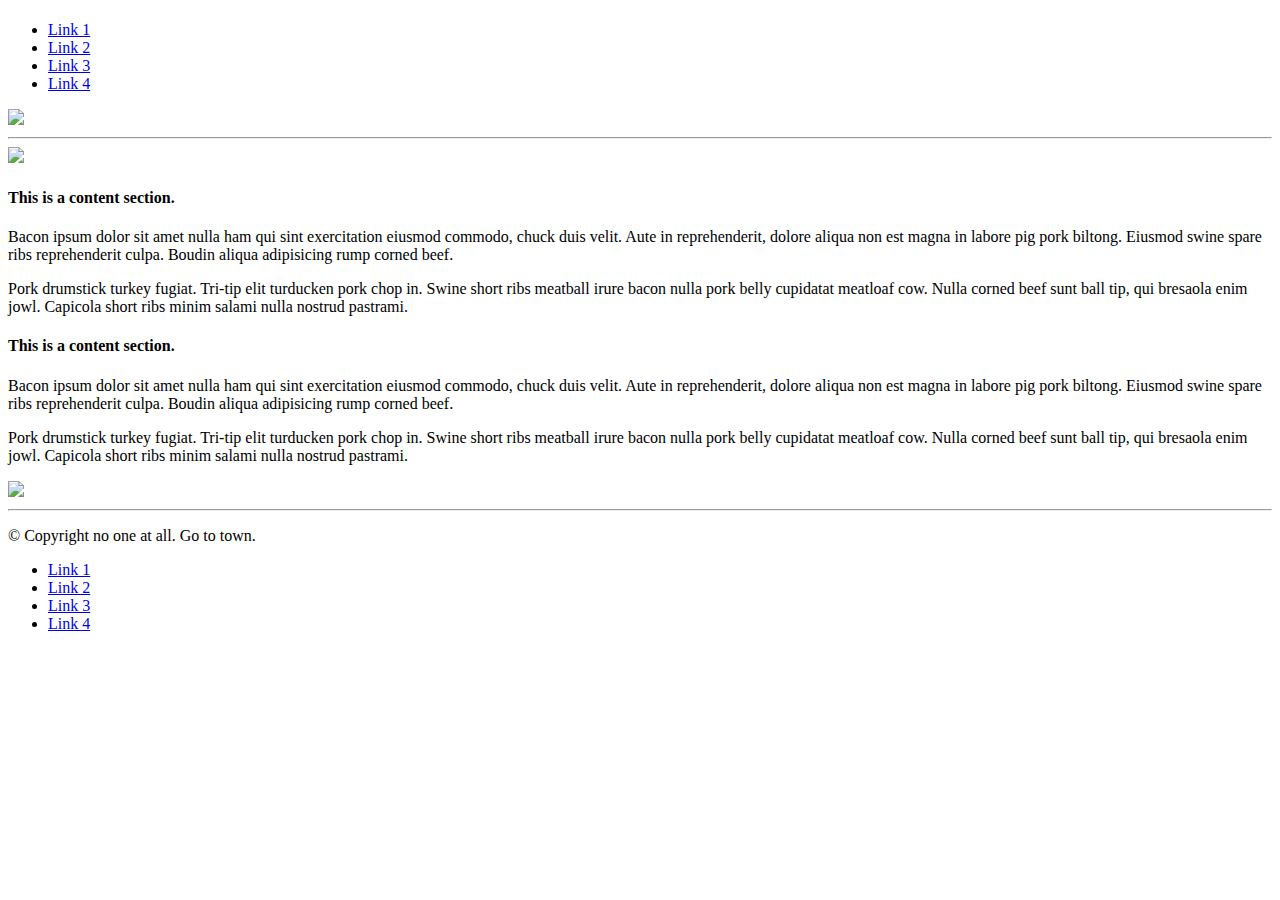
==== sass-color-theming/index.html @ 36974799 "Basic foundation page" ====
<!DOCTYPE html>
<html>
  <head>
    <!--[if IE 8]>         <html class="no-js lt-ie9" lang="en"> <![endif]-->
    <!--[if gt IE 8]><!--> <html class="no-js" lang="en"> <!--<![endif]-->
    <meta charset="utf-8">
    <meta name="viewport" content="width=device-width">
    <title>Sassy Colors!</title>
    <link rel="shortcut icon" href="/favicon.ico">
    <link rel="stylesheet" href="/css/normalize.css">
    <link rel="stylesheet" href="/css/foundation.css">
    <link rel="stylesheet" href="/css/fonts.css">
    <link rel="stylesheet" href="/css/app.css">
    <link rel="stylesheet" href="/css/print.css">
    <link href="http://fonts.googleapis.com/css?family=Lato:400,900,400italic,900italic|Libre+Baskerville:400,700,400italic|Oregano" rel="stylesheet" type="text/css">
    <script src="/js/vendor/custom.modernizr.js"></script>
    <script src="/js/vendor/zepto.js"></script>
  </head>
  <body>
    <div class="row">
      <div class="large-3 columns">
        <h1><a href="#top" title="Back to top">
            <div class="logo icon-easel-logo"></div></a></h1>
      </div>
      <div class="large-9 columns">
        <ul class="button-group right">
          <li><a href="#" class="button">Link 1</a></li>
          <li><a href="#" class="button">Link 2</a></li>
          <li><a href="#" class="button">Link 3</a></li>
          <li><a href="#" class="button">Link 4</a></li>
        </ul>
      </div>
    </div>
    <div class="row">
      <div class="large-12 columns"><img src="http://placehold.it/1000x400&amp;text=[img]">
        <hr>
      </div>
    </div>
    <div class="row">
      <div class="large-4 columns"><img src="http://placehold.it/400x300&amp;text=[img]"></div>
      <div class="large-8 columns">
        <h4>This is a content section.</h4>
        <div class="row">
          <div class="large-6 columns">
            <p>Bacon ipsum dolor sit amet nulla ham qui sint exercitation eiusmod commodo, chuck duis velit. Aute in reprehenderit, dolore aliqua non est magna in labore pig pork biltong. Eiusmod swine spare ribs reprehenderit culpa. Boudin aliqua adipisicing rump corned beef.</p>
          </div>
          <div class="large-6 columns">
            <p>Pork drumstick turkey fugiat. Tri-tip elit turducken pork chop in. Swine short ribs meatball irure bacon nulla pork belly cupidatat meatloaf cow. Nulla corned beef sunt ball tip, qui bresaola enim jowl. Capicola short ribs minim salami nulla nostrud pastrami.</p>
          </div>
        </div>
      </div>
    </div>
    <div class="row">
      <div class="large-8 columns">
        <h4>This is a content section.</h4>
        <p>Bacon ipsum dolor sit amet nulla ham qui sint exercitation eiusmod commodo, chuck duis velit. Aute in reprehenderit, dolore aliqua non est magna in labore pig pork biltong. Eiusmod swine spare ribs reprehenderit culpa. Boudin aliqua adipisicing rump corned beef.</p>
        <p>Pork drumstick turkey fugiat. Tri-tip elit turducken pork chop in. Swine short ribs meatball irure bacon nulla pork belly cupidatat meatloaf cow. Nulla corned beef sunt ball tip, qui bresaola enim jowl. Capicola short ribs minim salami nulla nostrud pastrami.</p>
      </div>
      <div class="large-4 columns"><img src="http://placehold.it/400x300&amp;text=[img]"></div>
    </div>
    <footer class="row">
      <div class="large-12 columns">
        <hr>
        <div class="row">
          <div class="large-6 columns">
            <p>© Copyright no one at all. Go to town.</p>
          </div>
          <div class="large-6 columns">
            <ul class="inline-list right">
              <li><a href="#">Link 1</a></li>
              <li><a href="#">Link 2</a></li>
              <li><a href="#">Link 3</a></li>
              <li><a href="#">Link 4</a></li>
            </ul>
          </div>
        </div>
      </div>
    </footer>
    <script src="/js/foundation/foundation.js"></script>
    <script src="/js/foundation/foundation.clearing.js"></script>
    <script src="/js/foundation/foundation.cookie.js"></script>
    <script src="/js/foundation/foundation.placeholder.js"></script>
    <script src="/js/foundation/foundation.reveal.js"></script>
    <script src="/js/foundation/foundation.section.js"></script>
    <script type="text/javascript">
      $(document).foundation();
      //- $(document).ready(function() {('.lead').css('opacity', '1')});
      $('#hero h1').fadeTo('fast', 1, function() {
      $('#hero h2').fadeTo('fast', 1, function() {
      $('#hero h3').fadeTo('fast', 1, function() {
      // Animation complete.
      });});});
      
    </script>
    <script type="text/javascript">
      (function(i,s,o,g,r,a,m){i['GoogleAnalyticsObject']=r;i[r]=i[r]||function(){
      (i[r].q=i[r].q||[]).push(arguments)},i[r].l=1*new Date();a=s.createElement(o),
      m=s.getElementsByTagName(o)[0];a.async=1;a.src=g;m.parentNode.insertBefore(a,m)
      })(window,document,'script','//www.google-analytics.com/analytics.js','ga');
      ga('create', 'UA-43941645-1', 'allanwhite.info');
      ga('send', 'pageview');
    </script>
  </body>
</html>
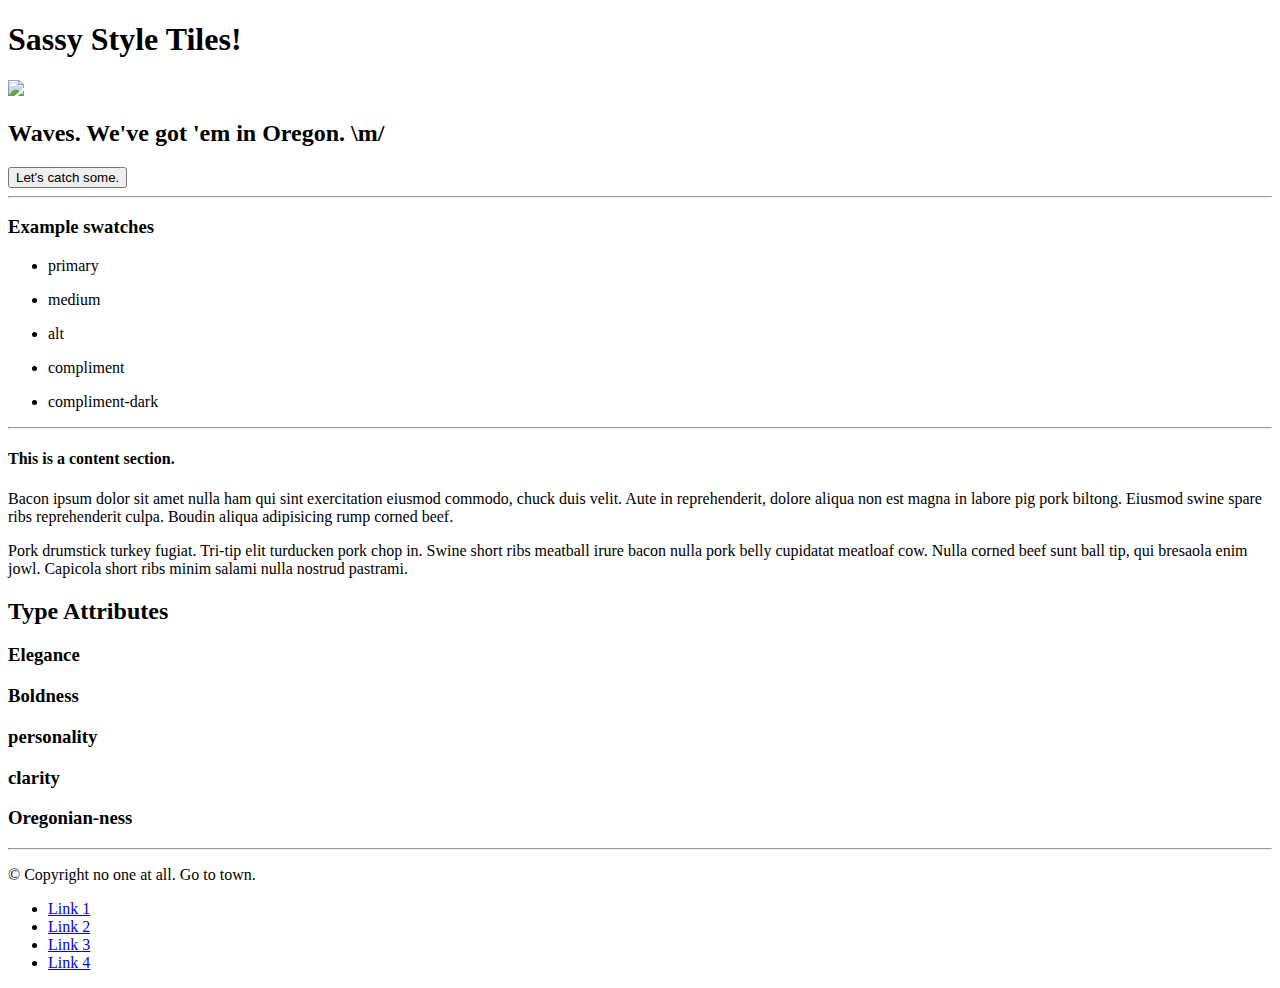
==== commit e1fe4aa2: "ALL THE THINGS" ====
--- a/sass-color-theming/index.html
+++ b/sass-color-theming/index.html
@@ -9,54 +9,67 @@
     <link rel="shortcut icon" href="/favicon.ico">
     <link rel="stylesheet" href="/css/normalize.css">
     <link rel="stylesheet" href="/css/foundation.css">
+    <link href="http://fonts.googleapis.com/css?family=Lato:400,900,400italic,900italic|Libre+Baskerville:400,700,400italic|Oregano|Oswald" rel="stylesheet" type="text/css">
     <link rel="stylesheet" href="/css/fonts.css">
     <link rel="stylesheet" href="/css/app.css">
     <link rel="stylesheet" href="/css/print.css">
-    <link href="http://fonts.googleapis.com/css?family=Lato:400,900,400italic,900italic|Libre+Baskerville:400,700,400italic|Oregano" rel="stylesheet" type="text/css">
     <script src="/js/vendor/custom.modernizr.js"></script>
     <script src="/js/vendor/zepto.js"></script>
   </head>
   <body>
-    <div class="row">
-      <div class="large-3 columns">
-        <h1><a href="#top" title="Back to top">
-            <div class="logo icon-easel-logo"></div></a></h1>
-      </div>
-      <div class="large-9 columns">
-        <ul class="button-group right">
-          <li><a href="#" class="button">Link 1</a></li>
-          <li><a href="#" class="button">Link 2</a></li>
-          <li><a href="#" class="button">Link 3</a></li>
-          <li><a href="#" class="button">Link 4</a></li>
-        </ul>
+    <div class="row header">
+      <div class="large-2 columns"><span><a href="#top" title="Back to top">
+            <div class="logo icon-easel-logo"></div></a></span></div>
+      <div class="large-10 columns">
+        <h1 class="right">Sassy Style Tiles!</h1>
       </div>
     </div>
     <div class="row">
-      <div class="large-12 columns"><img src="http://placehold.it/1000x400&amp;text=[img]">
+      <div class="large-12 columns banner"><img src="/images/featured.jpg">
+        <div class="caption">
+          <h2>Waves. We've got 'em in Oregon. \m/</h2>
+          <button class="medium">Let's catch some.</button>
+        </div>
+        <hr>
+      </div>
+    </div>
+    <div class="row"> 
+      <div class="large-12 columns">
+        <h3>Example swatches</h3>
+        <ul class="swatches large-block-grid-6">
+          <li class="swatch-0">
+            <p>primary</p>
+          </li>
+          <li class="swatch-1">
+            <p>medium</p>
+          </li>
+          <li class="swatch-2">
+            <p>alt</p>
+          </li>
+          <li class="swatch-3">
+            <p>compliment</p>
+          </li>
+          <li class="swatch-4">
+            <p>compliment-dark</p>
+          </li>
+        </ul>
         <hr>
       </div>
     </div>
     <div class="row">
-      <div class="large-4 columns"><img src="http://placehold.it/400x300&amp;text=[img]"></div>
-      <div class="large-8 columns">
-        <h4>This is a content section.</h4>
-        <div class="row">
-          <div class="large-6 columns">
-            <p>Bacon ipsum dolor sit amet nulla ham qui sint exercitation eiusmod commodo, chuck duis velit. Aute in reprehenderit, dolore aliqua non est magna in labore pig pork biltong. Eiusmod swine spare ribs reprehenderit culpa. Boudin aliqua adipisicing rump corned beef.</p>
-          </div>
-          <div class="large-6 columns">
-            <p>Pork drumstick turkey fugiat. Tri-tip elit turducken pork chop in. Swine short ribs meatball irure bacon nulla pork belly cupidatat meatloaf cow. Nulla corned beef sunt ball tip, qui bresaola enim jowl. Capicola short ribs minim salami nulla nostrud pastrami.</p>
-          </div>
-        </div>
-      </div>
-    </div>
-    <div class="row">
-      <div class="large-8 columns">
+      <div class="large-6 columns">
         <h4>This is a content section.</h4>
         <p>Bacon ipsum dolor sit amet nulla ham qui sint exercitation eiusmod commodo, chuck duis velit. Aute in reprehenderit, dolore aliqua non est magna in labore pig pork biltong. Eiusmod swine spare ribs reprehenderit culpa. Boudin aliqua adipisicing rump corned beef.</p>
         <p>Pork drumstick turkey fugiat. Tri-tip elit turducken pork chop in. Swine short ribs meatball irure bacon nulla pork belly cupidatat meatloaf cow. Nulla corned beef sunt ball tip, qui bresaola enim jowl. Capicola short ribs minim salami nulla nostrud pastrami.</p>
       </div>
-      <div class="large-4 columns"><img src="http://placehold.it/400x300&amp;text=[img]"></div>
+      <div class="large-6 columns type-samples">
+        <h2>Type Attributes</h2>
+        <h3 class="sample-0">Elegance</h3>
+        <h3 class="sample-1">Boldness</h3>
+        <h3 class="sample-2">personality</h3>
+        <h3 class="sample-3">clarity</h3>
+        <h3 class="sample-4">Oregonian-ness</h3>
+      </div>
     </div>
     <footer class="row">
       <div class="large-12 columns">
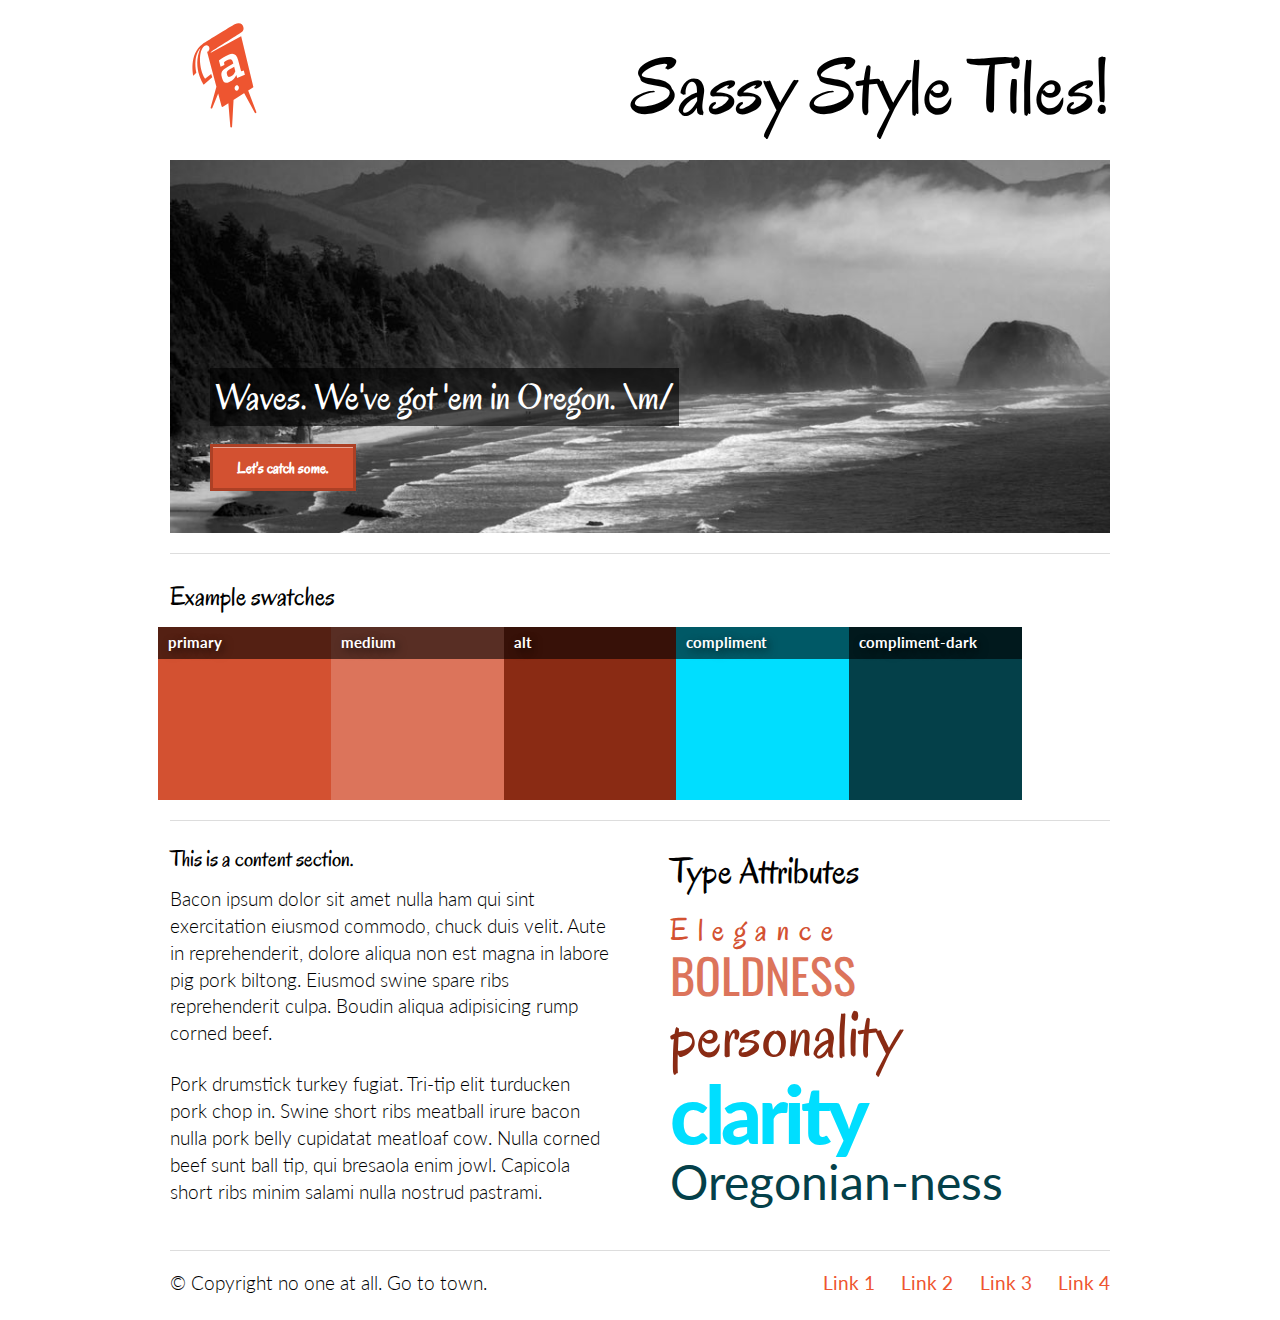
==== commit 2449bf39: "reset all paths to relative." ====
--- a/sass-color-theming/index.html
+++ b/sass-color-theming/index.html
@@ -6,15 +6,15 @@
     <meta charset="utf-8">
     <meta name="viewport" content="width=device-width">
     <title>Sassy Colors!</title>
-    <link rel="shortcut icon" href="/favicon.ico">
-    <link rel="stylesheet" href="/css/normalize.css">
-    <link rel="stylesheet" href="/css/foundation.css">
+    <link rel="shortcut icon" href="favicon.ico">
+    <link rel="stylesheet" href="css/normalize.css">
+    <link rel="stylesheet" href="css/foundation.css">
     <link href="http://fonts.googleapis.com/css?family=Lato:400,900,400italic,900italic|Libre+Baskerville:400,700,400italic|Oregano|Oswald" rel="stylesheet" type="text/css">
-    <link rel="stylesheet" href="/css/fonts.css">
-    <link rel="stylesheet" href="/css/app.css">
-    <link rel="stylesheet" href="/css/print.css">
-    <script src="/js/vendor/custom.modernizr.js"></script>
-    <script src="/js/vendor/zepto.js"></script>
+    <link rel="stylesheet" href="css/fonts.css">
+    <link rel="stylesheet" href="css/app.css">
+    <link rel="stylesheet" href="css/print.css">
+    <script src="js/vendor/custom.modernizr.js"></script>
+    <script src="js/vendor/zepto.js"></script>
   </head>
   <body>
     <div class="row header">
@@ -25,7 +25,7 @@
       </div>
     </div>
     <div class="row">
-      <div class="large-12 columns banner"><img src="/images/featured.jpg">
+      <div class="large-12 columns banner"><img src="images/featured.jpg">
         <div class="caption">
           <h2>Waves. We've got 'em in Oregon. \m/</h2>
           <button class="medium">Let's catch some.</button>
@@ -89,12 +89,12 @@
         </div>
       </div>
     </footer>
-    <script src="/js/foundation/foundation.js"></script>
-    <script src="/js/foundation/foundation.clearing.js"></script>
-    <script src="/js/foundation/foundation.cookie.js"></script>
-    <script src="/js/foundation/foundation.placeholder.js"></script>
-    <script src="/js/foundation/foundation.reveal.js"></script>
-    <script src="/js/foundation/foundation.section.js"></script>
+    <script src="js/foundation/foundation.js"></script>
+    <script src="js/foundation/foundation.clearing.js"></script>
+    <script src="js/foundation/foundation.cookie.js"></script>
+    <script src="js/foundation/foundation.placeholder.js"></script>
+    <script src="js/foundation/foundation.reveal.js"></script>
+    <script src="js/foundation/foundation.section.js"></script>
     <script type="text/javascript">
       $(document).foundation();
       //- $(document).ready(function() {('.lead').css('opacity', '1')});
--- a/sass-color-theming/css/fonts.css
+++ b/sass-color-theming/css/fonts.css
@@ -0,0 +1,281 @@
+@font-face {
+  font-family: 'allanwhite-io';
+  src: url("../fonts/icons/allanwhite-io.eot");
+  src: url("../fonts/icons/allanwhite-io.eot?#iefix") format("embedded-opentype"), url("../fonts/icons/allanwhite-io.woff") format("woff"), url("../fonts/icons/allanwhite-io.ttf") format("truetype"), url("../fonts/icons/allanwhite-io.svg#allanwhite-io") format("svg");
+  font-weight: normal;
+  font-style: normal;
+}
+
+/* Use the following CSS code if you want to use data attributes for inserting your icons */
+/* line 13, ../scss/_icons_custom.scss */
+[data-icon]:before {
+  font-family: 'allanwhite-io';
+  content: attr(data-icon);
+  speak: none;
+  font-weight: normal;
+  font-variant: normal;
+  text-transform: none;
+  line-height: 1;
+  -webkit-font-smoothing: antialiased;
+  -moz-osx-font-smoothing: grayscale;
+}
+
+/* Use the following CSS code if you want to have a class per icon */
+/*
+Instead of a list of all class selectors,
+you can use the generic selector below, but it's slower:
+[class*="icon-"] {
+*/
+/* line 31, ../scss/_icons_custom.scss */
+.icon-screen, .icon-mobile, .icon-mobile-2, .icon-tv, .icon-map, .icon-map-2, .icon-phone, .icon-profile, .icon-tags, .icon-tag, .icon-quotes-left, .icon-search, .icon-zoom-in, .icon-zoom-out, .icon-plus, .icon-minus, .icon-play, .icon-play-2, .icon-feed, .icon-twitter, .icon-vimeo, .icon-google-plus, .icon-facebook, .icon-github, .icon-linkedin, .icon-tumblr-sign, .icon-location-arrow, .icon-linkedin-2, .icon-google-plus-2, .icon-facebook-2, .icon-tumblr, .icon-tumblr-2, .icon-chevron-sign-left, .icon-chevron-sign-right, .icon-chevron-sign-up, .icon-chevron-sign-down, .icon-envelop, .icon-reorder, .icon-book, .icon-mail, .icon-document-alt-stroke, .icon-document-alt-fill, .icon-eye, .icon-info, .icon-left-quote, .icon-right-quote, .icon-easel-logo, .icon-icon-disc-grabber {
+  font-family: 'allanwhite-io';
+  speak: none;
+  font-style: normal;
+  font-weight: normal;
+  font-variant: normal;
+  text-transform: none;
+  line-height: 1;
+  -webkit-font-smoothing: antialiased;
+}
+
+/* line 41, ../scss/_icons_custom.scss */
+.icon-screen:before {
+  content: "\e000";
+}
+
+/* line 44, ../scss/_icons_custom.scss */
+.icon-mobile:before {
+  content: "\e001";
+}
+
+/* line 47, ../scss/_icons_custom.scss */
+.icon-mobile-2:before {
+  content: "\e002";
+}
+
+/* line 50, ../scss/_icons_custom.scss */
+.icon-tv:before {
+  content: "\e003";
+}
+
+/* line 53, ../scss/_icons_custom.scss */
+.icon-map:before {
+  content: "\e004";
+}
+
+/* line 56, ../scss/_icons_custom.scss */
+.icon-map-2:before {
+  content: "\e005";
+}
+
+/* line 59, ../scss/_icons_custom.scss */
+.icon-phone:before {
+  content: "\e006";
+}
+
+/* line 62, ../scss/_icons_custom.scss */
+.icon-profile:before {
+  content: "\e007";
+}
+
+/* line 65, ../scss/_icons_custom.scss */
+.icon-tags:before {
+  content: "\e008";
+}
+
+/* line 68, ../scss/_icons_custom.scss */
+.icon-tag:before {
+  content: "\e009";
+}
+
+/* line 71, ../scss/_icons_custom.scss */
+.icon-quotes-left:before {
+  content: "\e00a";
+}
+
+/* line 74, ../scss/_icons_custom.scss */
+.icon-search:before {
+  content: "\e00b";
+}
+
+/* line 77, ../scss/_icons_custom.scss */
+.icon-zoom-in:before {
+  content: "\e00c";
+}
+
+/* line 80, ../scss/_icons_custom.scss */
+.icon-zoom-out:before {
+  content: "\e00d";
+}
+
+/* line 83, ../scss/_icons_custom.scss */
+.icon-plus:before {
+  content: "\e00e";
+}
+
+/* line 86, ../scss/_icons_custom.scss */
+.icon-minus:before {
+  content: "\e00f";
+}
+
+/* line 89, ../scss/_icons_custom.scss */
+.icon-play:before {
+  content: "\e010";
+}
+
+/* line 92, ../scss/_icons_custom.scss */
+.icon-play-2:before {
+  content: "\e011";
+}
+
+/* line 95, ../scss/_icons_custom.scss */
+.icon-feed:before {
+  content: "\e012";
+}
+
+/* line 98, ../scss/_icons_custom.scss */
+.icon-twitter:before {
+  content: "\e013";
+}
+
+/* line 101, ../scss/_icons_custom.scss */
+.icon-vimeo:before {
+  content: "\e014";
+}
+
+/* line 104, ../scss/_icons_custom.scss */
+.icon-google-plus:before {
+  content: "\e015";
+}
+
+/* line 107, ../scss/_icons_custom.scss */
+.icon-facebook:before {
+  content: "\e016";
+}
+
+/* line 110, ../scss/_icons_custom.scss */
+.icon-github:before {
+  content: "\e017";
+}
+
+/* line 113, ../scss/_icons_custom.scss */
+.icon-linkedin:before {
+  content: "\e018";
+}
+
+/* line 116, ../scss/_icons_custom.scss */
+.icon-tumblr-sign:before {
+  content: "\f174";
+}
+
+/* line 119, ../scss/_icons_custom.scss */
+.icon-location-arrow:before {
+  content: "\f124";
+}
+
+/* line 122, ../scss/_icons_custom.scss */
+.icon-linkedin-2:before {
+  content: "\f0e1";
+}
+
+/* line 125, ../scss/_icons_custom.scss */
+.icon-google-plus-2:before {
+  content: "\e019";
+}
+
+/* line 128, ../scss/_icons_custom.scss */
+.icon-facebook-2:before {
+  content: "\e01a";
+}
+
+/* line 131, ../scss/_icons_custom.scss */
+.icon-tumblr:before {
+  content: "\e01b";
+}
+
+/* line 134, ../scss/_icons_custom.scss */
+.icon-tumblr-2:before {
+  content: "\e01c";
+}
+
+/* line 137, ../scss/_icons_custom.scss */
+.icon-chevron-sign-left:before {
+  content: "\f137";
+}
+
+/* line 140, ../scss/_icons_custom.scss */
+.icon-chevron-sign-right:before {
+  content: "\f138";
+}
+
+/* line 143, ../scss/_icons_custom.scss */
+.icon-chevron-sign-up:before {
+  content: "\f139";
+}
+
+/* line 146, ../scss/_icons_custom.scss */
+.icon-chevron-sign-down:before {
+  content: "\f13a";
+}
+
+/* line 149, ../scss/_icons_custom.scss */
+.icon-envelop:before {
+  content: "\e01d";
+}
+
+/* line 152, ../scss/_icons_custom.scss */
+.icon-reorder:before {
+  content: "\f0c9";
+}
+
+/* line 155, ../scss/_icons_custom.scss */
+.icon-book:before {
+  content: "\e01f";
+}
+
+/* line 158, ../scss/_icons_custom.scss */
+.icon-mail:before {
+  content: "\e01e";
+}
+
+/* line 161, ../scss/_icons_custom.scss */
+.icon-document-alt-stroke:before {
+  content: "\e021";
+}
+
+/* line 164, ../scss/_icons_custom.scss */
+.icon-document-alt-fill:before {
+  content: "\e022";
+}
+
+/* line 167, ../scss/_icons_custom.scss */
+.icon-eye:before {
+  content: "\e023";
+}
+
+/* line 170, ../scss/_icons_custom.scss */
+.icon-info:before {
+  content: "\e024";
+}
+
+/* line 173, ../scss/_icons_custom.scss */
+.icon-left-quote:before {
+  content: "\e025";
+}
+
+/* line 176, ../scss/_icons_custom.scss */
+.icon-right-quote:before {
+  content: "\e026";
+}
+
+/* line 179, ../scss/_icons_custom.scss */
+.icon-easel-logo:before {
+  content: "\e028";
+}
+
+/* line 182, ../scss/_icons_custom.scss */
+.icon-icon-disc-grabber:before {
+  content: "\e020";
+}
+
+/* Generated by Font Squirrel (http://www.fontsquirrel.com) on April 5, 2013 */
--- a/sass-color-theming/css/app.css
+++ b/sass-color-theming/css/app.css
@@ -0,0 +1,133 @@
+/* line 7, ../scss/app.scss */
+.icon-easel-logo {
+  font-size: 7em;
+}
+
+/* line 10, ../scss/app.scss */
+.header {
+  padding: 20px 0;
+}
+/* line 12, ../scss/app.scss */
+.header h1 {
+  font-size: 5em;
+  margin-bottom: 0;
+}
+
+/* line 21, ../scss/app.scss */
+.banner {
+  position: relative;
+}
+/* line 23, ../scss/app.scss */
+.banner .caption {
+  position: absolute;
+  left: 7%;
+  bottom: 15%;
+}
+/* line 27, ../scss/app.scss */
+.banner .caption h2 {
+  color: white;
+  padding: 5px;
+  background-color: rgba(0, 0, 0, 0.6);
+}
+
+/* line 40, ../scss/app.scss */
+.swatches li {
+  margin: 0;
+  padding: 0 0;
+  width: 9em;
+  height: 9em;
+  color: white;
+  text-shadow: 3px 3px 8px rgba(0, 0, 0, 0.6);
+}
+/* line 49, ../scss/app.scss */
+.swatches li p {
+  padding: 5px 10px;
+  margin: 0;
+  font-size: 0.8em;
+  font-weight: bold;
+  background-color: rgba(0, 0, 0, 0.6);
+  width: 100%;
+}
+
+/* line 72, ../scss/app.scss */
+.swatch-0 {
+  background-color: #d35131;
+}
+
+/* line 72, ../scss/app.scss */
+.swatch-1 {
+  background-color: #dc745b;
+}
+
+/* line 72, ../scss/app.scss */
+.swatch-2 {
+  background-color: #8a2b14;
+}
+
+/* line 72, ../scss/app.scss */
+.swatch-3 {
+  background-color: #00deff;
+}
+
+/* line 72, ../scss/app.scss */
+.swatch-4 {
+  background-color: #044049;
+}
+
+/* line 79, ../scss/app.scss */
+.type-samples h3 {
+  margin: 0 0 5px 0;
+  padding: 0;
+  line-height: 100%;
+}
+
+/* line 86, ../scss/app.scss */
+.sample-0 {
+  font-family: "Oregano", cursive;
+  font-size: 2em;
+  color: #d35131;
+}
+
+/* line 86, ../scss/app.scss */
+.sample-1 {
+  font-family: "Oswald", sans-serif;
+  font-size: 3em;
+  color: #dc745b;
+}
+
+/* line 86, ../scss/app.scss */
+.sample-2 {
+  font-family: "Oregano", cursive;
+  font-size: 4em;
+  color: #8a2b14;
+}
+
+/* line 86, ../scss/app.scss */
+.sample-3 {
+  font-family: "Lato", sans-serif;
+  font-size: 5em;
+  color: #00deff;
+}
+
+/* line 86, ../scss/app.scss */
+.sample-4 {
+  font-family: "Lato", sans-serif;
+  font-size: 3em;
+  color: #044049;
+}
+
+/* line 94, ../scss/app.scss */
+.sample-0 {
+  letter-spacing: 0.3em;
+}
+
+/* line 97, ../scss/app.scss */
+.sample-1 {
+  text-transform: uppercase;
+}
+
+/* line 100, ../scss/app.scss */
+.sample-3 {
+  font-weight: 900;
+  letter-spacing: -0.05em;
+}
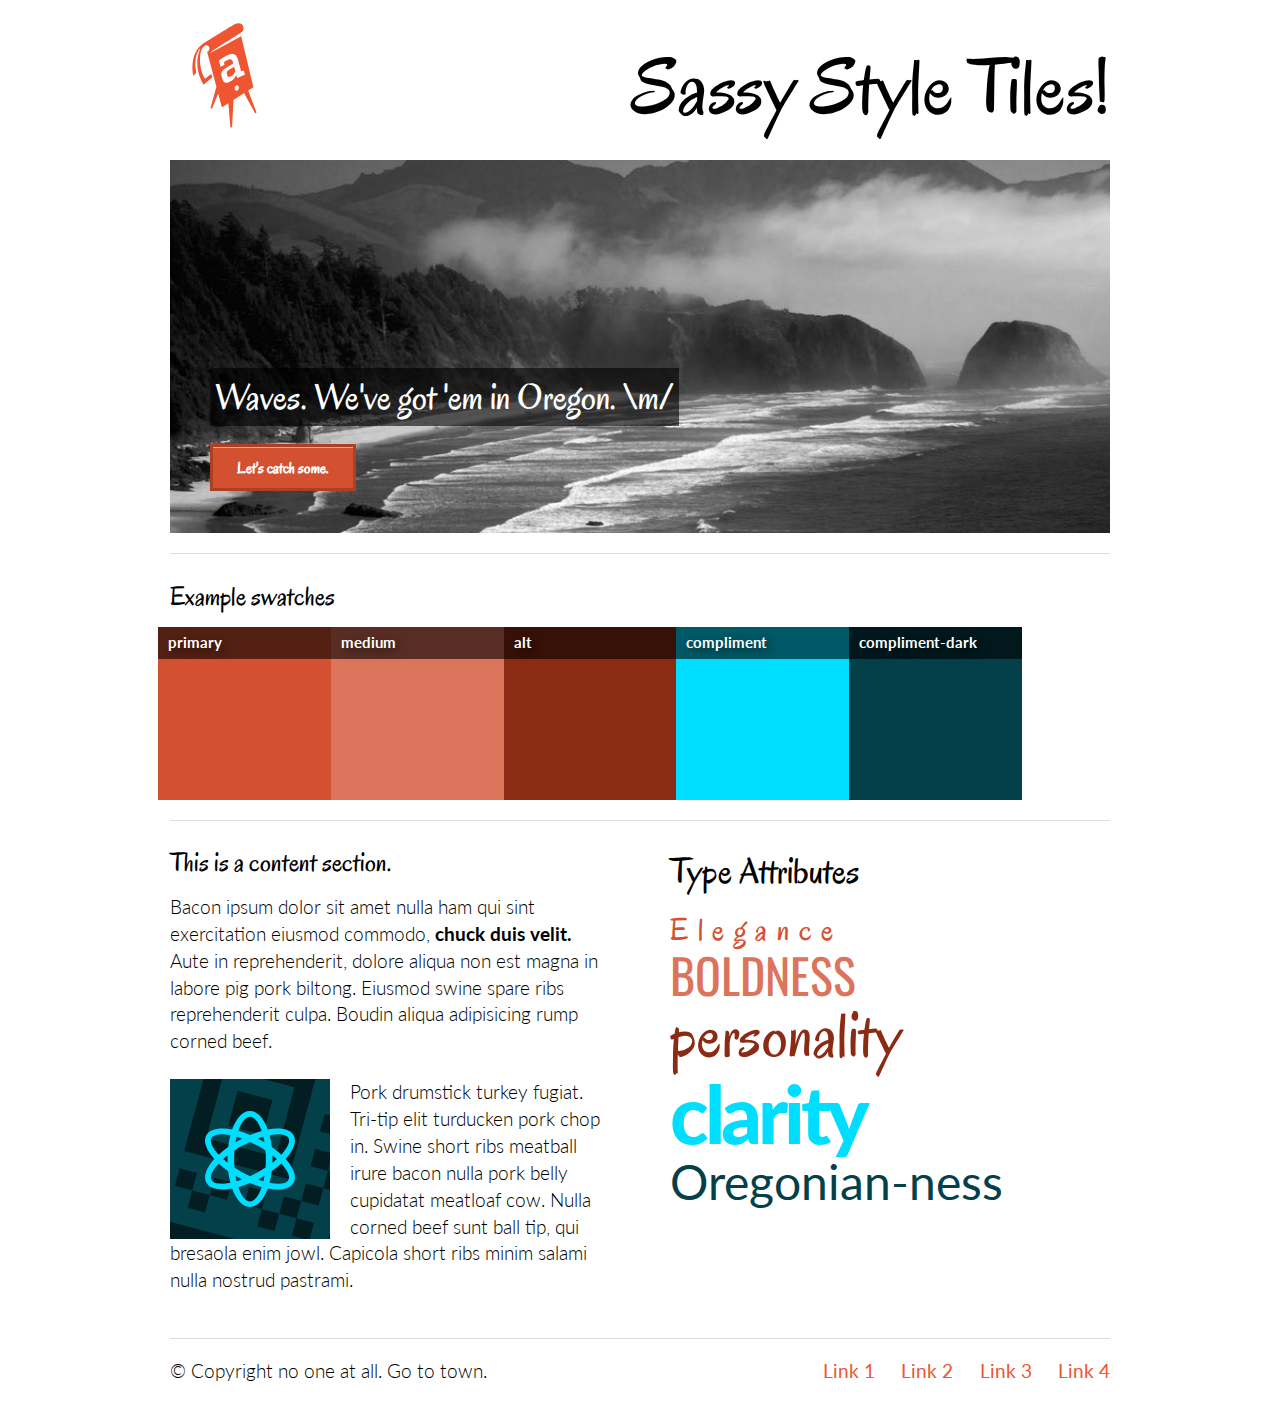
==== commit 5fd81d8a: "Texture swatchin'" ====
--- a/sass-color-theming/index.html
+++ b/sass-color-theming/index.html
@@ -34,7 +34,7 @@
       </div>
     </div>
     <div class="row"> 
-      <div class="large-12 columns">
+      <div class="large-12 large-centered columns">
         <h3>Example swatches</h3>
         <ul class="swatches large-block-grid-6">
           <li class="swatch-0">
@@ -58,8 +58,12 @@
     </div>
     <div class="row">
       <div class="large-6 columns">
-        <h4>This is a content section.</h4>
-        <p>Bacon ipsum dolor sit amet nulla ham qui sint exercitation eiusmod commodo, chuck duis velit. Aute in reprehenderit, dolore aliqua non est magna in labore pig pork biltong. Eiusmod swine spare ribs reprehenderit culpa. Boudin aliqua adipisicing rump corned beef.</p>
+        <h3>This is a content section.</h3>
+        <p>Bacon ipsum dolor sit amet nulla ham qui sint exercitation eiusmod commodo, <strong>chuck duis velit. </strong>Aute in reprehenderit, dolore aliqua non est magna in labore pig pork biltong. Eiusmod swine spare ribs reprehenderit culpa. Boudin aliqua adipisicing rump corned beef.</p>
+        <div class="texture-block">
+          <div class="bg icon-qrcode"></div>
+          <div class="logo icon-atom"></div>
+        </div>
         <p>Pork drumstick turkey fugiat. Tri-tip elit turducken pork chop in. Swine short ribs meatball irure bacon nulla pork belly cupidatat meatloaf cow. Nulla corned beef sunt ball tip, qui bresaola enim jowl. Capicola short ribs minim salami nulla nostrud pastrami.</p>
       </div>
       <div class="large-6 columns type-samples">
--- a/sass-color-theming/css/fonts.css
+++ b/sass-color-theming/css/fonts.css
@@ -278,4 +278,69 @@
   content: "\e020";
 }
 
+@font-face {
+  font-family: 'vectex';
+  src: url("../fonts/icons/vectex.eot");
+  src: url("../fonts/icons/vectex.eot?#iefix") format("embedded-opentype"), url("../fonts/icons/vectex.woff") format("woff"), url("../fonts/icons/vectex.ttf") format("truetype"), url("../fonts/icons/vectex.svg#vectex") format("svg");
+  font-weight: normal;
+  font-style: normal;
+}
+
+/* Use the following CSS code if you want to use data attributes for inserting your icons */
+/* line 13, ../scss/_icons_vectex.scss */
+[data-icon]:before {
+  font-family: 'vectex';
+  content: attr(data-icon);
+  speak: none;
+  font-weight: normal;
+  font-variant: normal;
+  text-transform: none;
+  line-height: 1;
+  -webkit-font-smoothing: antialiased;
+  -moz-osx-font-smoothing: grayscale;
+}
+
+/* Use the following CSS code if you want to have a class per icon */
+/*
+Instead of a list of all class selectors,
+you can use the generic selector below, but it's slower:
+[class*="icon-"] {
+*/
+/* line 31, ../scss/_icons_vectex.scss */
+.icon-beast, .icon-barcode, .icon-qrcode, .icon-atom, .icon-layers-alt {
+  font-family: 'vectex';
+  speak: none;
+  font-style: normal;
+  font-weight: normal;
+  font-variant: normal;
+  text-transform: none;
+  line-height: 1;
+  -webkit-font-smoothing: antialiased;
+}
+
+/* line 41, ../scss/_icons_vectex.scss */
+.icon-beast:before {
+  content: "\e000";
+}
+
+/* line 44, ../scss/_icons_vectex.scss */
+.icon-barcode:before {
+  content: "\e001";
+}
+
+/* line 47, ../scss/_icons_vectex.scss */
+.icon-qrcode:before {
+  content: "\e002";
+}
+
+/* line 50, ../scss/_icons_vectex.scss */
+.icon-atom:before {
+  content: "\e003";
+}
+
+/* line 53, ../scss/_icons_vectex.scss */
+.icon-layers-alt:before {
+  content: "\e004";
+}
+
 /* Generated by Font Squirrel (http://www.fontsquirrel.com) on April 5, 2013 */
--- a/sass-color-theming/css/app.css
+++ b/sass-color-theming/css/app.css
@@ -131,3 +131,39 @@
   font-weight: 900;
   letter-spacing: -0.05em;
 }
+
+/* line 104, ../scss/app.scss */
+.texture-block {
+  overflow: hidden;
+  position: relative;
+  float: left;
+  margin-right: 20px;
+  padding: 10px;
+  width: 160px;
+  height: 160px;
+  background-color: #044049;
+  color: #00deff;
+  text-align: center;
+  font-size: 6em;
+}
+/* line 118, ../scss/app.scss */
+.texture-block .logo {
+  position: absolute;
+  left: 20%;
+  top: 20%;
+  z-index: 100;
+}
+/* line 124, ../scss/app.scss */
+.texture-block .bg {
+  position: absolute;
+  left: 0;
+  top: 0;
+  z-index: 0;
+  font-size: 3em;
+  color: #021e22;
+  -webkit-transform: rotate(15deg);
+  -moz-transform: rotate(15deg);
+  -ms-transform: rotate(15deg);
+  -o-transform: rotate(15deg);
+  transform: rotate(15deg);
+}
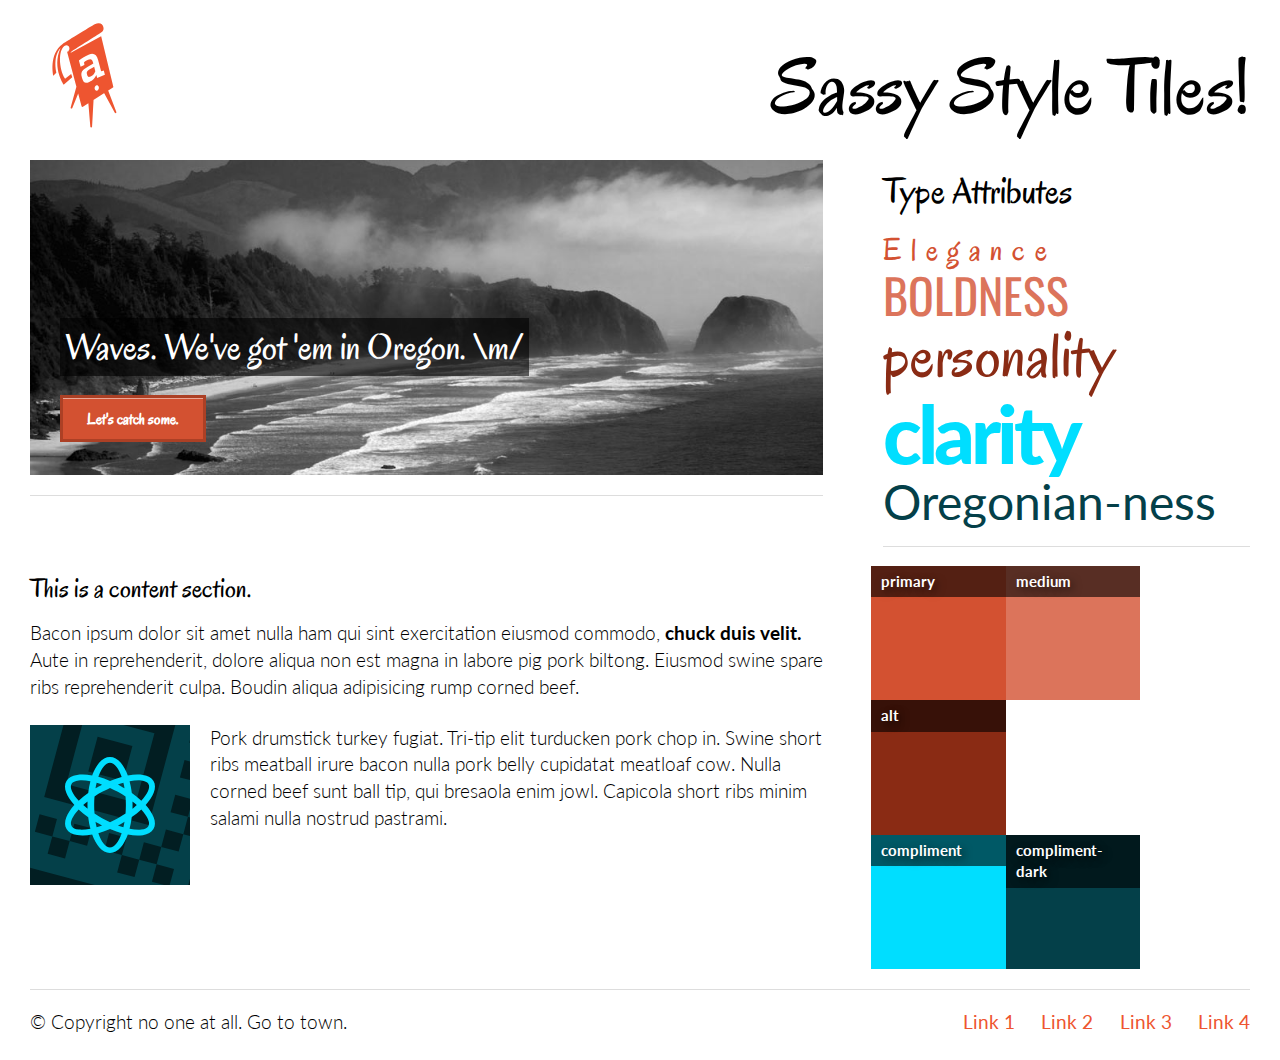
==== commit 7fcb200f: "Alternate layout" ====
--- a/sass-color-theming/index.html
+++ b/sass-color-theming/index.html
@@ -25,18 +25,35 @@
       </div>
     </div>
     <div class="row">
-      <div class="large-12 columns banner"><img src="images/featured.jpg">
+      <div class="large-8 columns banner"><img src="images/featured.jpg">
         <div class="caption">
           <h2>Waves. We've got 'em in Oregon. \m/</h2>
           <button class="medium">Let's catch some.</button>
         </div>
         <hr>
       </div>
+      <div class="large-4 columns type-samples">
+        <h2>Type Attributes</h2>
+        <h3 class="sample-0">Elegance</h3>
+        <h3 class="sample-1">Boldness</h3>
+        <h3 class="sample-2">personality</h3>
+        <h3 class="sample-3">clarity</h3>
+        <h3 class="sample-4">Oregonian-ness</h3>
+        <hr>
+      </div>
     </div>
-    <div class="row"> 
-      <div class="large-12 large-centered columns">
-        <h3>Example swatches</h3>
-        <ul class="swatches large-block-grid-6">
+    <div class="row">
+      <div class="large-8 columns">
+        <h3>This is a content section.</h3>
+        <p>Bacon ipsum dolor sit amet nulla ham qui sint exercitation eiusmod commodo, <strong>chuck duis velit. </strong>Aute in reprehenderit, dolore aliqua non est magna in labore pig pork biltong. Eiusmod swine spare ribs reprehenderit culpa. Boudin aliqua adipisicing rump corned beef.</p>
+        <div class="texture-block">
+          <div class="bg icon-qrcode"></div>
+          <div class="logo icon-atom"></div>
+        </div>
+        <p>Pork drumstick turkey fugiat. Tri-tip elit turducken pork chop in. Swine short ribs meatball irure bacon nulla pork belly cupidatat meatloaf cow. Nulla corned beef sunt ball tip, qui bresaola enim jowl. Capicola short ribs minim salami nulla nostrud pastrami.</p>
+      </div>
+      <div class="large-4 columns">
+        <ul class="swatches large-block-grid-3">
           <li class="swatch-0">
             <p>primary</p>
           </li>
@@ -53,26 +70,6 @@
             <p>compliment-dark</p>
           </li>
         </ul>
-        <hr>
-      </div>
-    </div>
-    <div class="row">
-      <div class="large-6 columns">
-        <h3>This is a content section.</h3>
-        <p>Bacon ipsum dolor sit amet nulla ham qui sint exercitation eiusmod commodo, <strong>chuck duis velit. </strong>Aute in reprehenderit, dolore aliqua non est magna in labore pig pork biltong. Eiusmod swine spare ribs reprehenderit culpa. Boudin aliqua adipisicing rump corned beef.</p>
-        <div class="texture-block">
-          <div class="bg icon-qrcode"></div>
-          <div class="logo icon-atom"></div>
-        </div>
-        <p>Pork drumstick turkey fugiat. Tri-tip elit turducken pork chop in. Swine short ribs meatball irure bacon nulla pork belly cupidatat meatloaf cow. Nulla corned beef sunt ball tip, qui bresaola enim jowl. Capicola short ribs minim salami nulla nostrud pastrami.</p>
-      </div>
-      <div class="large-6 columns type-samples">
-        <h2>Type Attributes</h2>
-        <h3 class="sample-0">Elegance</h3>
-        <h3 class="sample-1">Boldness</h3>
-        <h3 class="sample-2">personality</h3>
-        <h3 class="sample-3">clarity</h3>
-        <h3 class="sample-4">Oregonian-ness</h3>
       </div>
     </div>
     <footer class="row">
--- a/sass-color-theming/css/app.css
+++ b/sass-color-theming/css/app.css
@@ -1,45 +1,55 @@
 /* line 7, ../scss/app.scss */
+.container {
+  width: 100%;
+}
+
+/* line 10, ../scss/app.scss */
+.row {
+  max-width: none;
+}
+
+/* line 13, ../scss/app.scss */
 .icon-easel-logo {
   font-size: 7em;
 }
 
-/* line 10, ../scss/app.scss */
+/* line 16, ../scss/app.scss */
 .header {
   padding: 20px 0;
 }
-/* line 12, ../scss/app.scss */
+/* line 18, ../scss/app.scss */
 .header h1 {
   font-size: 5em;
   margin-bottom: 0;
 }
 
-/* line 21, ../scss/app.scss */
+/* line 27, ../scss/app.scss */
 .banner {
   position: relative;
 }
-/* line 23, ../scss/app.scss */
+/* line 29, ../scss/app.scss */
 .banner .caption {
   position: absolute;
   left: 7%;
   bottom: 15%;
 }
-/* line 27, ../scss/app.scss */
+/* line 33, ../scss/app.scss */
 .banner .caption h2 {
   color: white;
   padding: 5px;
   background-color: rgba(0, 0, 0, 0.6);
 }
 
-/* line 40, ../scss/app.scss */
+/* line 46, ../scss/app.scss */
 .swatches li {
   margin: 0;
   padding: 0 0;
-  width: 9em;
-  height: 9em;
+  width: 7em;
+  height: 7em;
   color: white;
   text-shadow: 3px 3px 8px rgba(0, 0, 0, 0.6);
 }
-/* line 49, ../scss/app.scss */
+/* line 55, ../scss/app.scss */
 .swatches li p {
   padding: 5px 10px;
   margin: 0;
@@ -49,90 +59,90 @@
   width: 100%;
 }
 
-/* line 72, ../scss/app.scss */
+/* line 78, ../scss/app.scss */
 .swatch-0 {
   background-color: #d35131;
 }
 
-/* line 72, ../scss/app.scss */
+/* line 78, ../scss/app.scss */
 .swatch-1 {
   background-color: #dc745b;
 }
 
-/* line 72, ../scss/app.scss */
+/* line 78, ../scss/app.scss */
 .swatch-2 {
   background-color: #8a2b14;
 }
 
-/* line 72, ../scss/app.scss */
+/* line 78, ../scss/app.scss */
 .swatch-3 {
   background-color: #00deff;
 }
 
-/* line 72, ../scss/app.scss */
+/* line 78, ../scss/app.scss */
 .swatch-4 {
   background-color: #044049;
 }
 
-/* line 79, ../scss/app.scss */
+/* line 85, ../scss/app.scss */
 .type-samples h3 {
   margin: 0 0 5px 0;
   padding: 0;
   line-height: 100%;
 }
 
-/* line 86, ../scss/app.scss */
+/* line 92, ../scss/app.scss */
 .sample-0 {
   font-family: "Oregano", cursive;
   font-size: 2em;
   color: #d35131;
 }
 
-/* line 86, ../scss/app.scss */
+/* line 92, ../scss/app.scss */
 .sample-1 {
   font-family: "Oswald", sans-serif;
   font-size: 3em;
   color: #dc745b;
 }
 
-/* line 86, ../scss/app.scss */
+/* line 92, ../scss/app.scss */
 .sample-2 {
   font-family: "Oregano", cursive;
   font-size: 4em;
   color: #8a2b14;
 }
 
-/* line 86, ../scss/app.scss */
+/* line 92, ../scss/app.scss */
 .sample-3 {
   font-family: "Lato", sans-serif;
   font-size: 5em;
   color: #00deff;
 }
 
-/* line 86, ../scss/app.scss */
+/* line 92, ../scss/app.scss */
 .sample-4 {
   font-family: "Lato", sans-serif;
   font-size: 3em;
   color: #044049;
 }
 
-/* line 94, ../scss/app.scss */
+/* line 100, ../scss/app.scss */
 .sample-0 {
   letter-spacing: 0.3em;
 }
 
-/* line 97, ../scss/app.scss */
+/* line 103, ../scss/app.scss */
 .sample-1 {
   text-transform: uppercase;
 }
 
-/* line 100, ../scss/app.scss */
+/* line 106, ../scss/app.scss */
 .sample-3 {
   font-weight: 900;
   letter-spacing: -0.05em;
 }
 
-/* line 104, ../scss/app.scss */
+/* line 110, ../scss/app.scss */
 .texture-block {
   overflow: hidden;
   position: relative;
@@ -146,14 +156,14 @@
   text-align: center;
   font-size: 6em;
 }
-/* line 118, ../scss/app.scss */
+/* line 124, ../scss/app.scss */
 .texture-block .logo {
   position: absolute;
   left: 20%;
   top: 20%;
   z-index: 100;
 }
-/* line 124, ../scss/app.scss */
+/* line 130, ../scss/app.scss */
 .texture-block .bg {
   position: absolute;
   left: 0;
